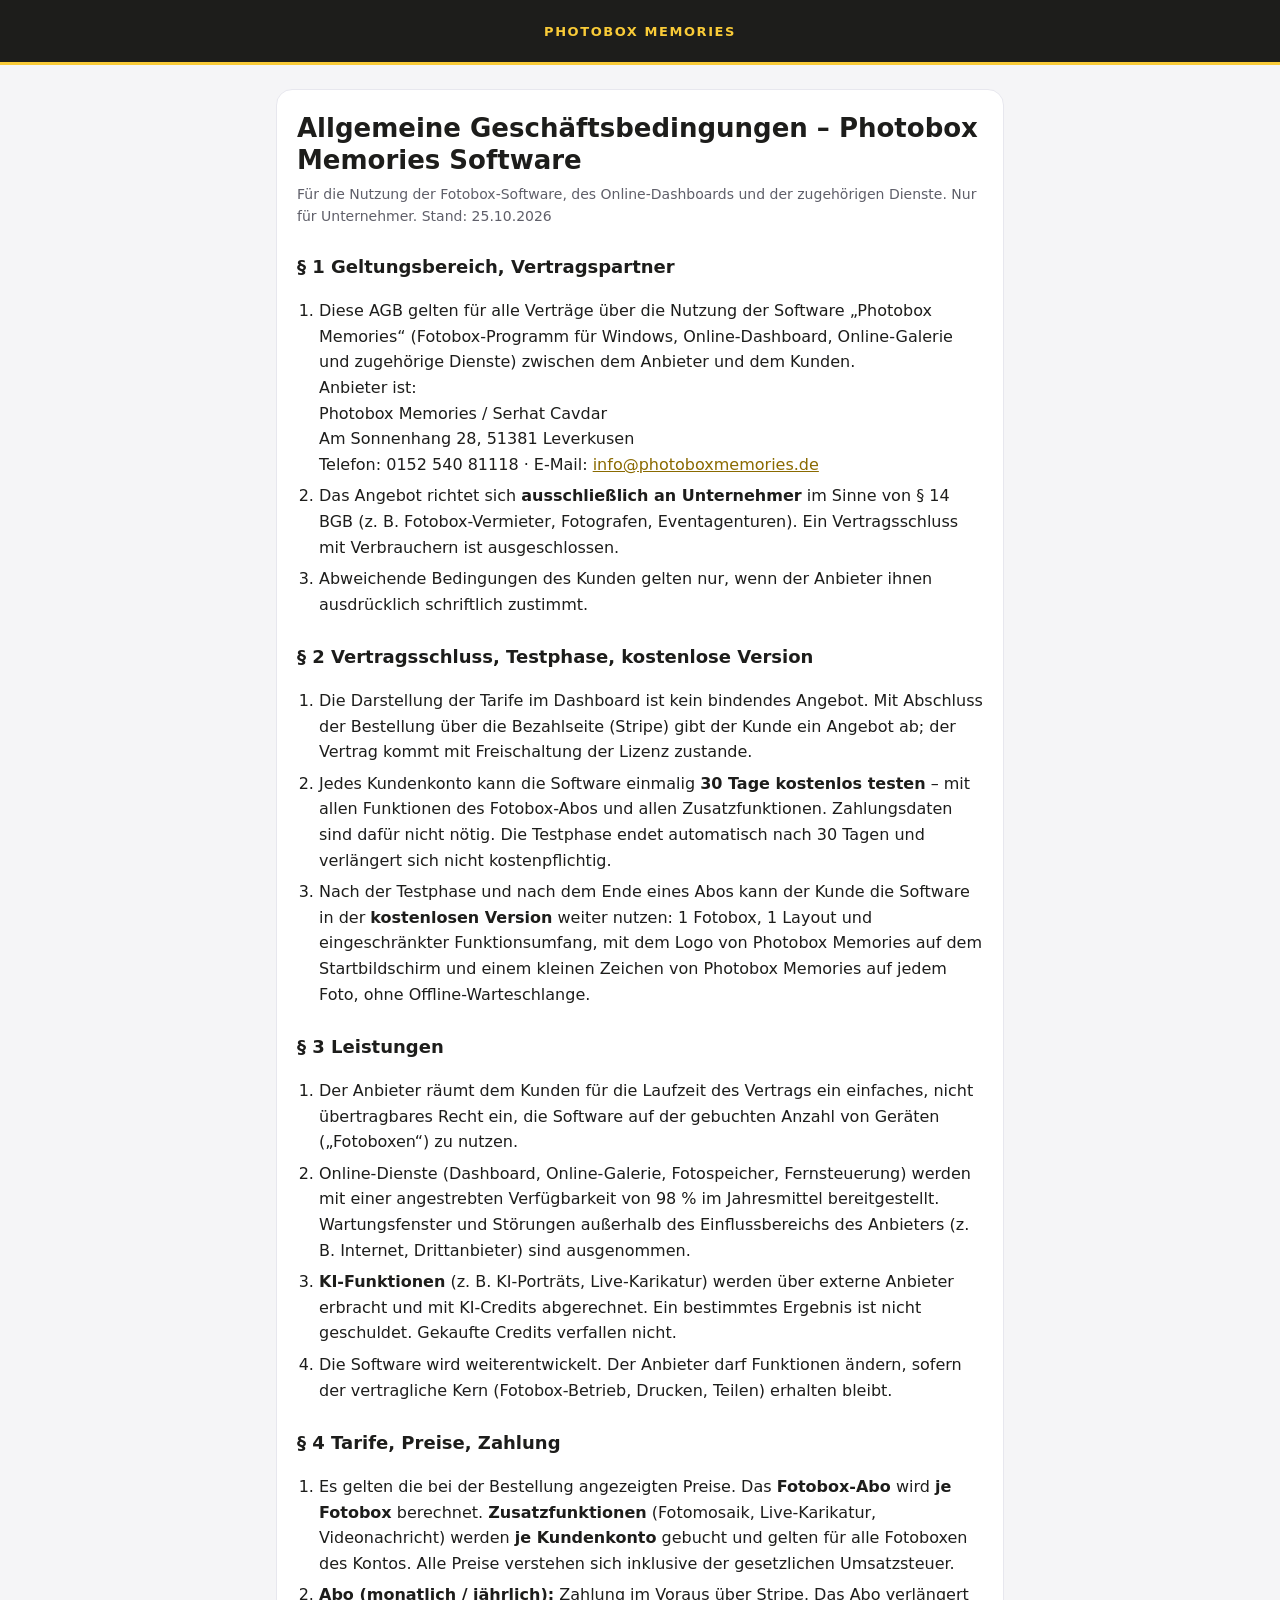
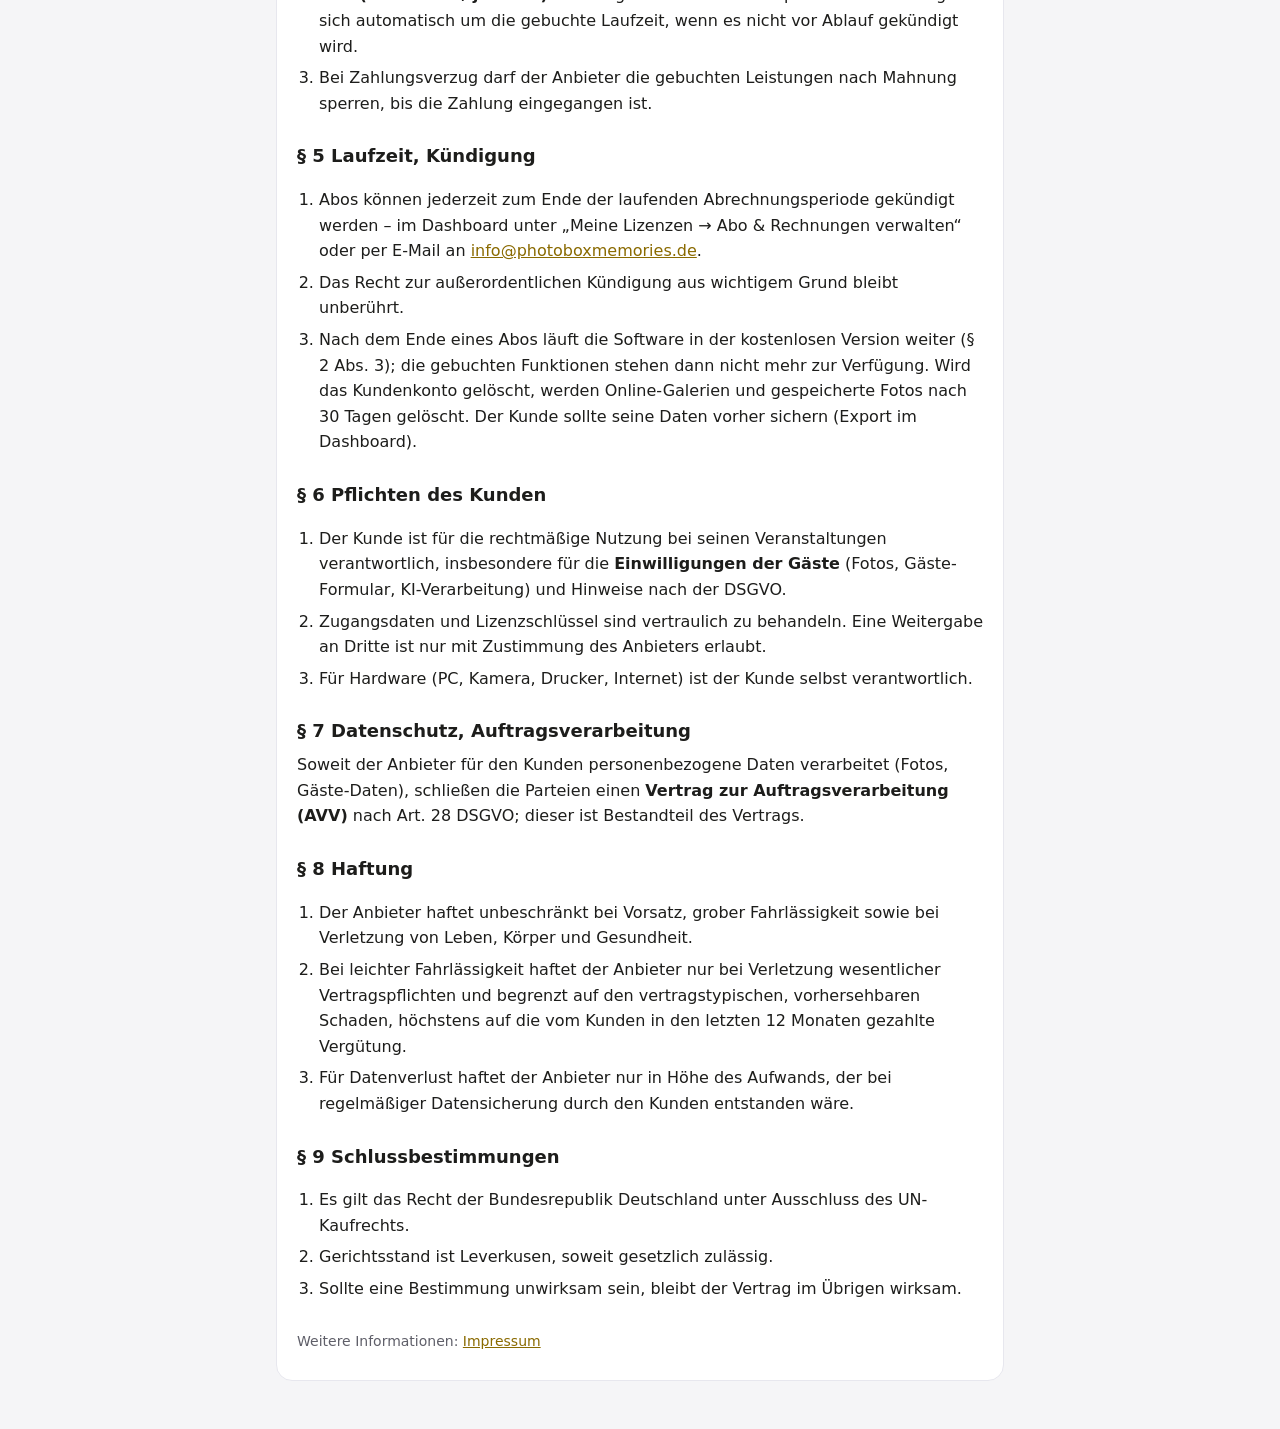
==== agb.html @ 6a42e343 "Dashboard: AGB-Seite (vor dem Umschalten rechtlich prüfen)" ====
<!DOCTYPE html>
<html lang="de">
<head>
<meta charset="utf-8">
<meta name="viewport" content="width=device-width, initial-scale=1">
<title>AGB Software – Photobox Memories</title>
<!-- Quelle: AGB-Datei im Projektordner rechtliches/. Fassung 2026-10-25 = AGB_V in dashboard/index.html und supabase/functions/license-shop –
     bei inhaltlichen Änderungen dort mit hochzählen (Kunden bestätigen vor dem Kauf genau diese Fassung). -->
<style>
  :root{--y:#F9CB38;--k:#1D1D1B;--muted:#5f5f69;--line:#e7e7ee}
  *{box-sizing:border-box}
  body{margin:0;background:#f5f5f7;color:var(--k);font:16px/1.6 system-ui,-apple-system,"Segoe UI",Roboto,sans-serif}
  header{background:var(--k);border-bottom:3px solid var(--y);color:#fff;padding:18px 16px;text-align:center}
  header b{color:var(--y);letter-spacing:.12em;text-transform:uppercase;font-size:13px}
  main{max-width:760px;margin:0 auto;padding:24px 16px 48px}
  .card{background:#fff;border:1px solid var(--line);border-radius:16px;padding:22px 20px}
  h1{font-size:26px;line-height:1.25;margin:0 0 6px}
  h2{font-size:18px;margin:26px 0 6px}
  p,li{margin:6px 0}
  ol,ul{padding-left:22px}
  .muted{color:var(--muted);font-size:14px}
  a{color:#8a6a00}
</style>
</head>
<body>
<header><b>Photobox Memories</b></header>
<main><div class="card" translate="no">
<h1>Allgemeine Geschäftsbedingungen – Photobox Memories Software</h1>
<p class="muted">Für die Nutzung der Fotobox-Software, des Online-Dashboards und der zugehörigen Dienste. Nur für Unternehmer. Stand: 25.10.2026</p>

<h2>§ 1 Geltungsbereich, Vertragspartner</h2>
<ol>
  <li>Diese AGB gelten für alle Verträge über die Nutzung der Software „Photobox Memories“ (Fotobox-Programm für Windows, Online-Dashboard, Online-Galerie und zugehörige Dienste) zwischen dem Anbieter und dem Kunden.<br>
    Anbieter ist:<br>Photobox Memories / Serhat Cavdar<br>Am Sonnenhang 28, 51381 Leverkusen<br>Telefon: 0152 540 81118 · E-Mail: <a href="mailto:info@photoboxmemories.de">info@photoboxmemories.de</a></li>
  <li>Das Angebot richtet sich <b>ausschließlich an Unternehmer</b> im Sinne von § 14 BGB (z. B. Fotobox-Vermieter, Fotografen, Eventagenturen). Ein Vertragsschluss mit Verbrauchern ist ausgeschlossen.</li>
  <li>Abweichende Bedingungen des Kunden gelten nur, wenn der Anbieter ihnen ausdrücklich schriftlich zustimmt.</li>
</ol>

<h2>§ 2 Vertragsschluss, Testphase, kostenlose Version</h2>
<ol>
  <li>Die Darstellung der Tarife im Dashboard ist kein bindendes Angebot. Mit Abschluss der Bestellung über die Bezahlseite (Stripe) gibt der Kunde ein Angebot ab; der Vertrag kommt mit Freischaltung der Lizenz zustande.</li>
  <li>Jedes Kundenkonto kann die Software einmalig <b>30 Tage kostenlos testen</b> – mit allen Funktionen des Fotobox-Abos und allen Zusatzfunktionen. Zahlungsdaten sind dafür nicht nötig. Die Testphase endet automatisch nach 30 Tagen und verlängert sich nicht kostenpflichtig.</li>
  <li>Nach der Testphase und nach dem Ende eines Abos kann der Kunde die Software in der <b>kostenlosen Version</b> weiter nutzen: 1 Fotobox, 1 Layout und eingeschränkter Funktionsumfang, mit dem Logo von Photobox Memories auf dem Startbildschirm und einem kleinen Zeichen von Photobox Memories auf jedem Foto, ohne Offline-Warteschlange.</li>
</ol>

<h2>§ 3 Leistungen</h2>
<ol>
  <li>Der Anbieter räumt dem Kunden für die Laufzeit des Vertrags ein einfaches, nicht übertragbares Recht ein, die Software auf der gebuchten Anzahl von Geräten („Fotoboxen“) zu nutzen.</li>
  <li>Online-Dienste (Dashboard, Online-Galerie, Fotospeicher, Fernsteuerung) werden mit einer angestrebten Verfügbarkeit von 98 % im Jahresmittel bereitgestellt. Wartungsfenster und Störungen außerhalb des Einflussbereichs des Anbieters (z. B. Internet, Drittanbieter) sind ausgenommen.</li>
  <li><b>KI-Funktionen</b> (z. B. KI-Porträts, Live-Karikatur) werden über externe Anbieter erbracht und mit KI-Credits abgerechnet. Ein bestimmtes Ergebnis ist nicht geschuldet. Gekaufte Credits verfallen nicht.</li>
  <li>Die Software wird weiterentwickelt. Der Anbieter darf Funktionen ändern, sofern der vertragliche Kern (Fotobox-Betrieb, Drucken, Teilen) erhalten bleibt.</li>
</ol>

<h2>§ 4 Tarife, Preise, Zahlung</h2>
<ol>
  <li>Es gelten die bei der Bestellung angezeigten Preise. Das <b>Fotobox-Abo</b> wird <b>je Fotobox</b> berechnet. <b>Zusatzfunktionen</b> (Fotomosaik, Live-Karikatur, Videonachricht) werden <b>je Kundenkonto</b> gebucht und gelten für alle Fotoboxen des Kontos. Alle Preise verstehen sich inklusive der gesetzlichen Umsatzsteuer.</li>
  <li><b>Abo (monatlich / jährlich):</b> Zahlung im Voraus über Stripe. Das Abo verlängert sich automatisch um die gebuchte Laufzeit, wenn es nicht vor Ablauf gekündigt wird.</li>
  <li>Bei Zahlungsverzug darf der Anbieter die gebuchten Leistungen nach Mahnung sperren, bis die Zahlung eingegangen ist.</li>
</ol>

<h2>§ 5 Laufzeit, Kündigung</h2>
<ol>
  <li>Abos können jederzeit zum Ende der laufenden Abrechnungsperiode gekündigt werden – im Dashboard unter „Meine Lizenzen → Abo &amp; Rechnungen verwalten“ oder per E-Mail an <a href="mailto:info@photoboxmemories.de">info@photoboxmemories.de</a>.</li>
  <li>Das Recht zur außerordentlichen Kündigung aus wichtigem Grund bleibt unberührt.</li>
  <li>Nach dem Ende eines Abos läuft die Software in der kostenlosen Version weiter (§ 2 Abs. 3); die gebuchten Funktionen stehen dann nicht mehr zur Verfügung. Wird das Kundenkonto gelöscht, werden Online-Galerien und gespeicherte Fotos nach 30 Tagen gelöscht. Der Kunde sollte seine Daten vorher sichern (Export im Dashboard).</li>
</ol>

<h2>§ 6 Pflichten des Kunden</h2>
<ol>
  <li>Der Kunde ist für die rechtmäßige Nutzung bei seinen Veranstaltungen verantwortlich, insbesondere für die <b>Einwilligungen der Gäste</b> (Fotos, Gäste-Formular, KI-Verarbeitung) und Hinweise nach der DSGVO.</li>
  <li>Zugangsdaten und Lizenzschlüssel sind vertraulich zu behandeln. Eine Weitergabe an Dritte ist nur mit Zustimmung des Anbieters erlaubt.</li>
  <li>Für Hardware (PC, Kamera, Drucker, Internet) ist der Kunde selbst verantwortlich.</li>
</ol>

<h2>§ 7 Datenschutz, Auftragsverarbeitung</h2>
<p>Soweit der Anbieter für den Kunden personenbezogene Daten verarbeitet (Fotos, Gäste-Daten), schließen die Parteien einen <b>Vertrag zur Auftragsverarbeitung (AVV)</b> nach Art. 28 DSGVO; dieser ist Bestandteil des Vertrags.</p>

<h2>§ 8 Haftung</h2>
<ol>
  <li>Der Anbieter haftet unbeschränkt bei Vorsatz, grober Fahrlässigkeit sowie bei Verletzung von Leben, Körper und Gesundheit.</li>
  <li>Bei leichter Fahrlässigkeit haftet der Anbieter nur bei Verletzung wesentlicher Vertragspflichten und begrenzt auf den vertragstypischen, vorhersehbaren Schaden, höchstens auf die vom Kunden in den letzten 12 Monaten gezahlte Vergütung.</li>
  <li>Für Datenverlust haftet der Anbieter nur in Höhe des Aufwands, der bei regelmäßiger Datensicherung durch den Kunden entstanden wäre.</li>
</ol>

<h2>§ 9 Schlussbestimmungen</h2>
<ol>
  <li>Es gilt das Recht der Bundesrepublik Deutschland unter Ausschluss des UN-Kaufrechts.</li>
  <li>Gerichtsstand ist Leverkusen, soweit gesetzlich zulässig.</li>
  <li>Sollte eine Bestimmung unwirksam sein, bleibt der Vertrag im Übrigen wirksam.</li>
</ol>

<p class="muted" style="margin-top:28px">Weitere Informationen: <a href="https://photobox-memories.de/impressum" target="_blank" rel="noopener">Impressum</a></p>
</div></main>
</body>
</html>
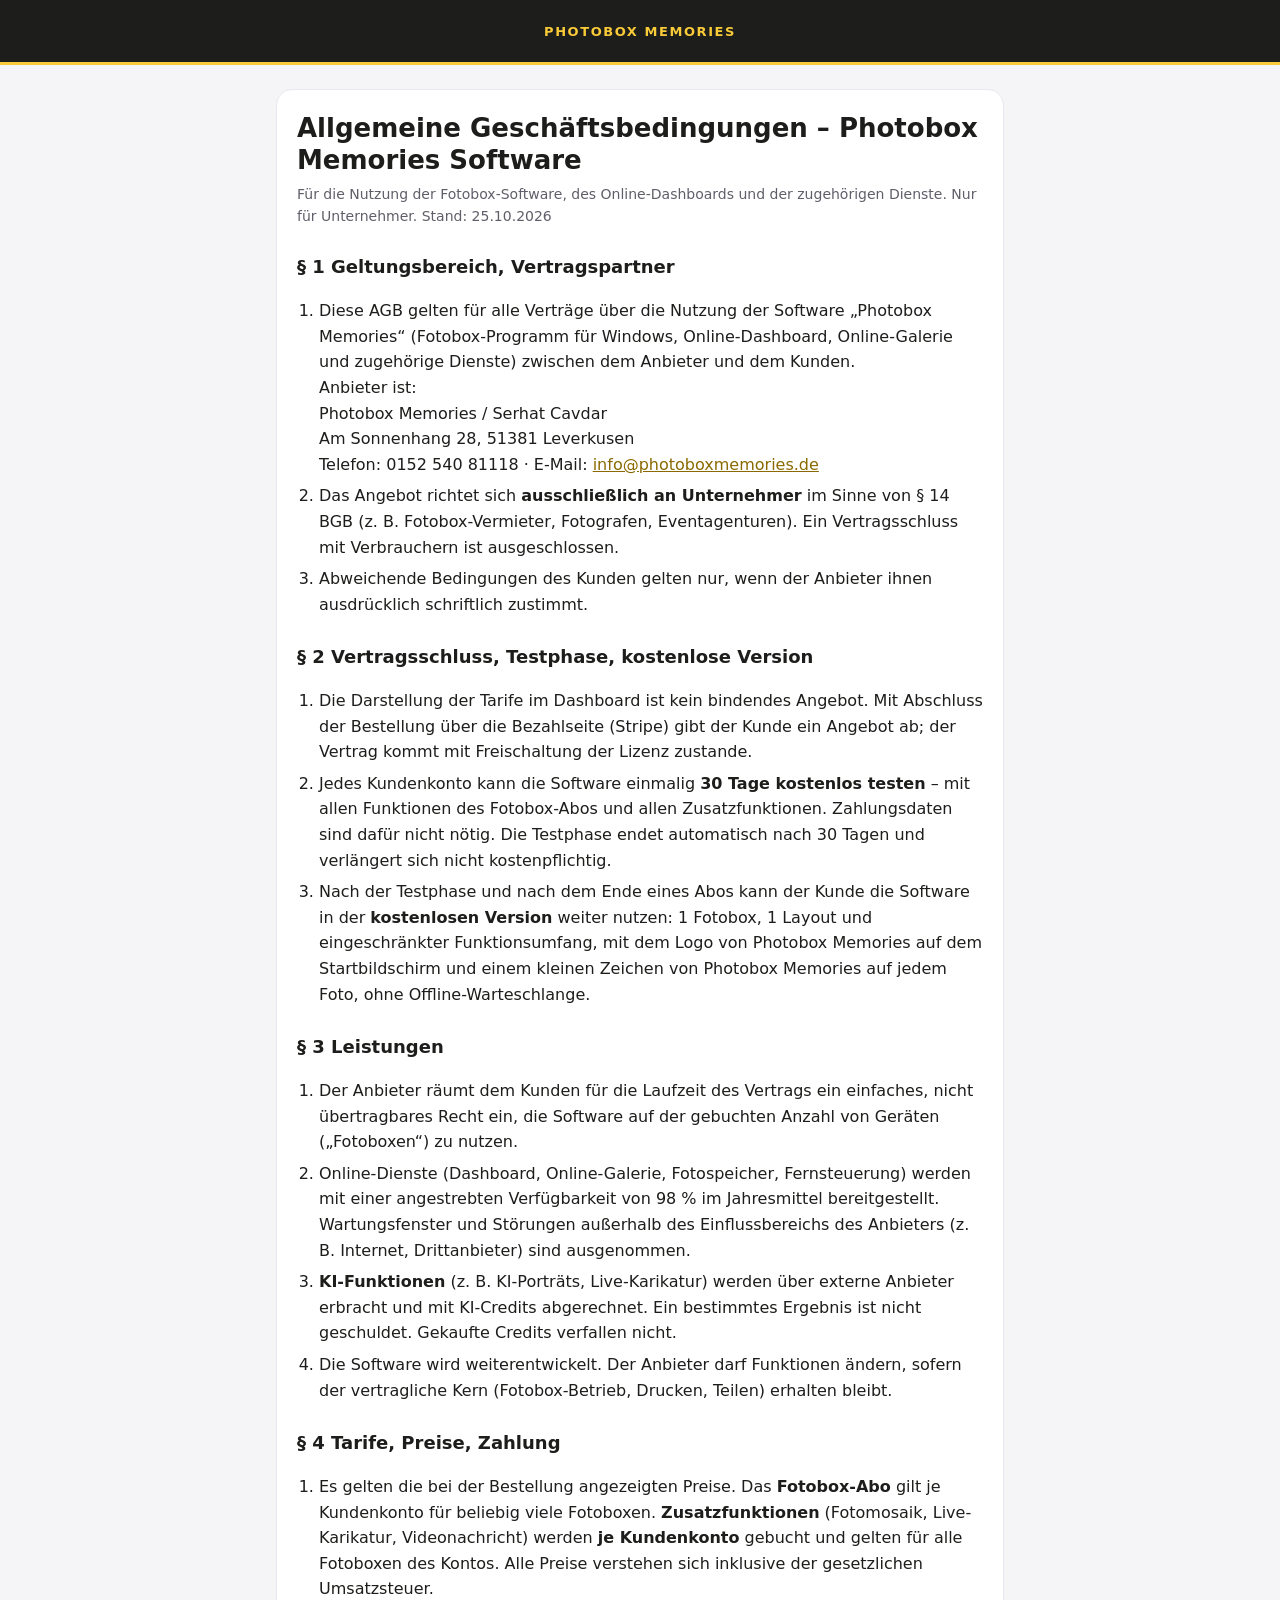
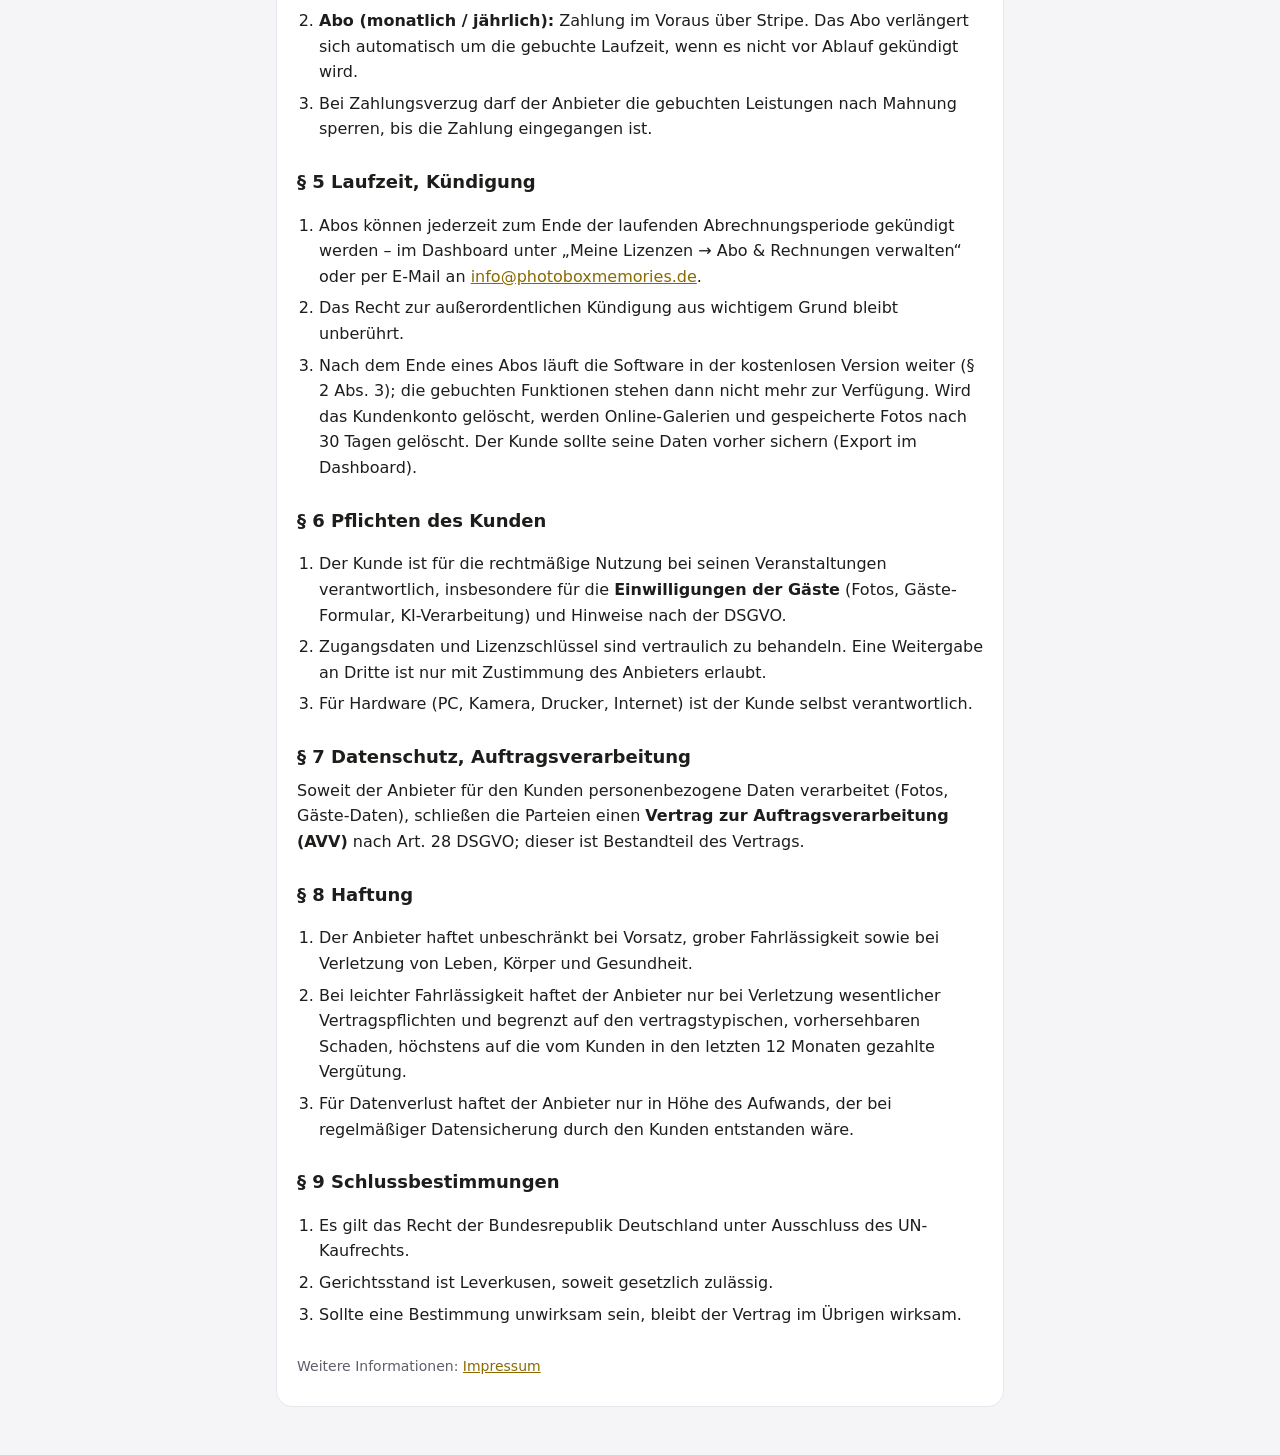
==== commit b87318cc: "AGB: Fotobox-Abo für beliebig viele Fotoboxen" ====
--- a/agb.html
+++ b/agb.html
@@ -53,7 +53,7 @@
 
 <h2>§ 4 Tarife, Preise, Zahlung</h2>
 <ol>
-  <li>Es gelten die bei der Bestellung angezeigten Preise. Das <b>Fotobox-Abo</b> wird <b>je Fotobox</b> berechnet. <b>Zusatzfunktionen</b> (Fotomosaik, Live-Karikatur, Videonachricht) werden <b>je Kundenkonto</b> gebucht und gelten für alle Fotoboxen des Kontos. Alle Preise verstehen sich inklusive der gesetzlichen Umsatzsteuer.</li>
+  <li>Es gelten die bei der Bestellung angezeigten Preise. Das <b>Fotobox-Abo</b> gilt je Kundenkonto für beliebig viele Fotoboxen. <b>Zusatzfunktionen</b> (Fotomosaik, Live-Karikatur, Videonachricht) werden <b>je Kundenkonto</b> gebucht und gelten für alle Fotoboxen des Kontos. Alle Preise verstehen sich inklusive der gesetzlichen Umsatzsteuer.</li>
   <li><b>Abo (monatlich / jährlich):</b> Zahlung im Voraus über Stripe. Das Abo verlängert sich automatisch um die gebuchte Laufzeit, wenn es nicht vor Ablauf gekündigt wird.</li>
   <li>Bei Zahlungsverzug darf der Anbieter die gebuchten Leistungen nach Mahnung sperren, bis die Zahlung eingegangen ist.</li>
 </ol>
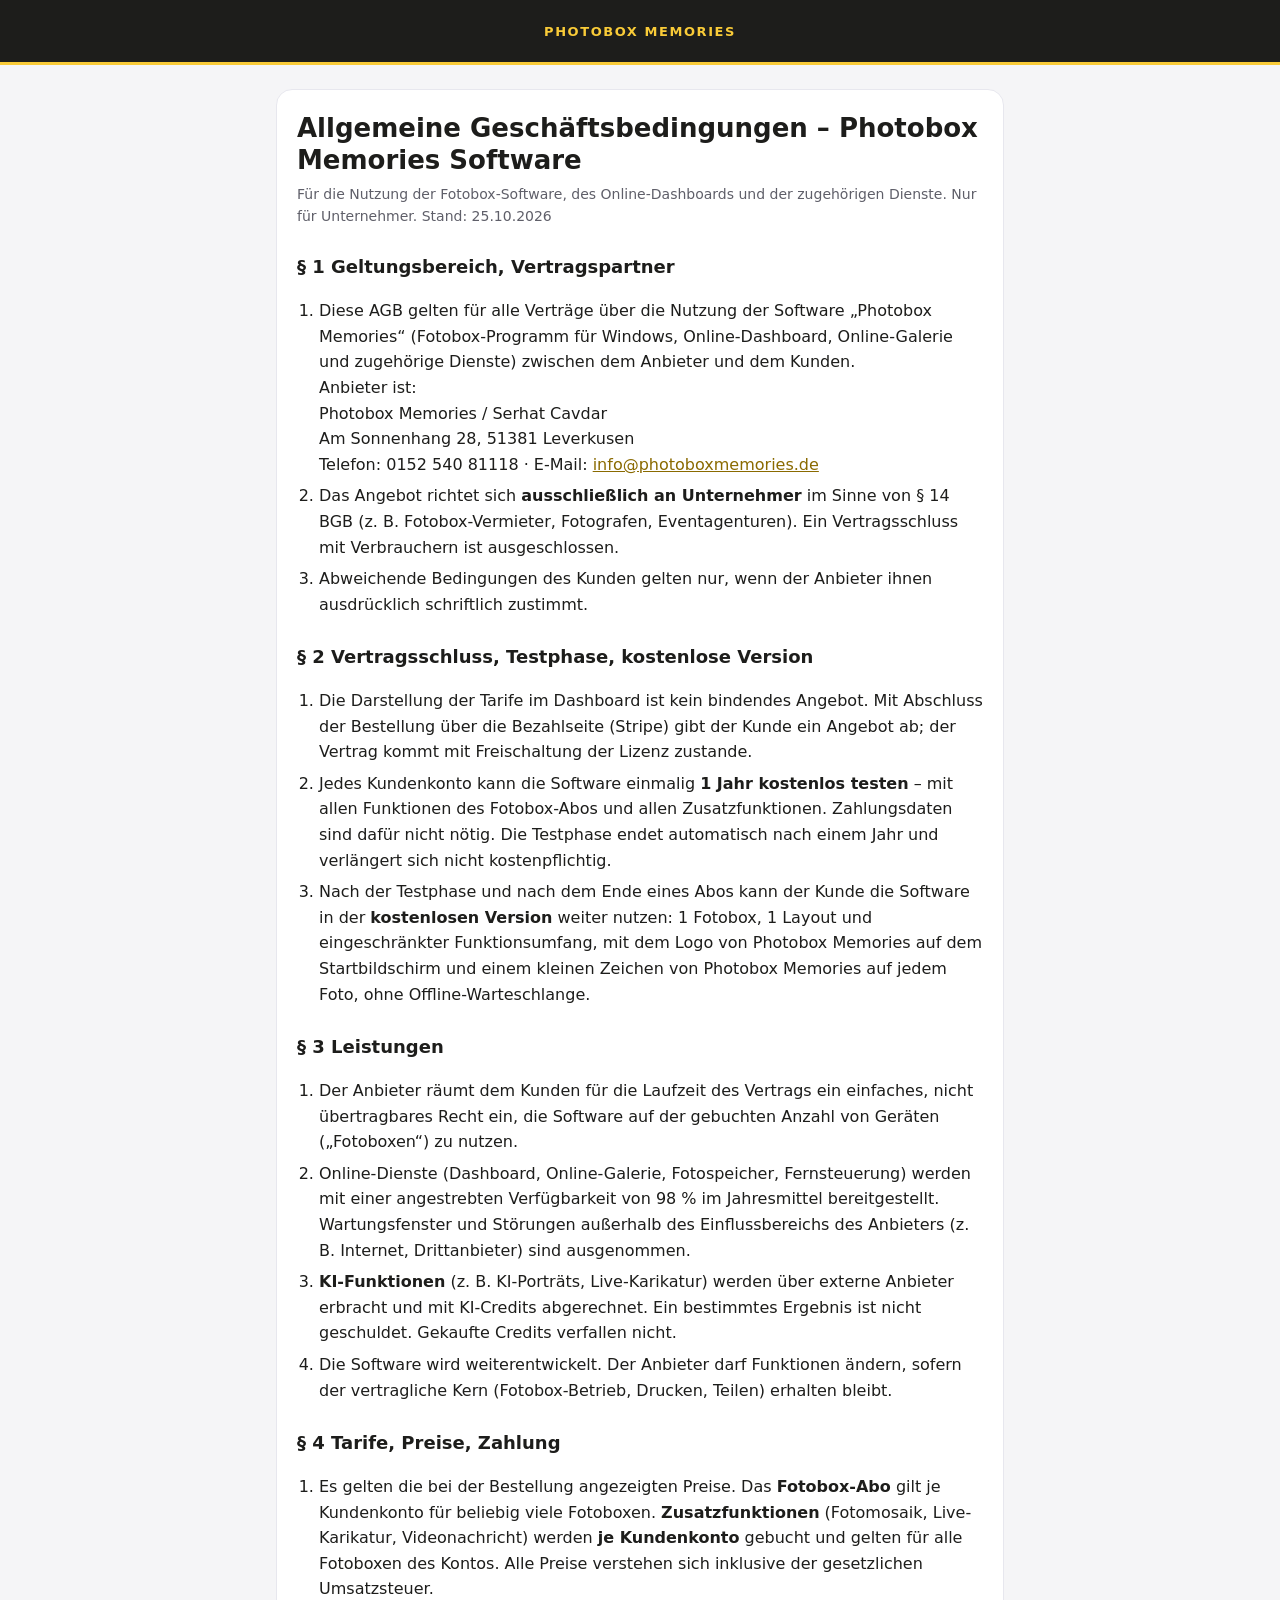
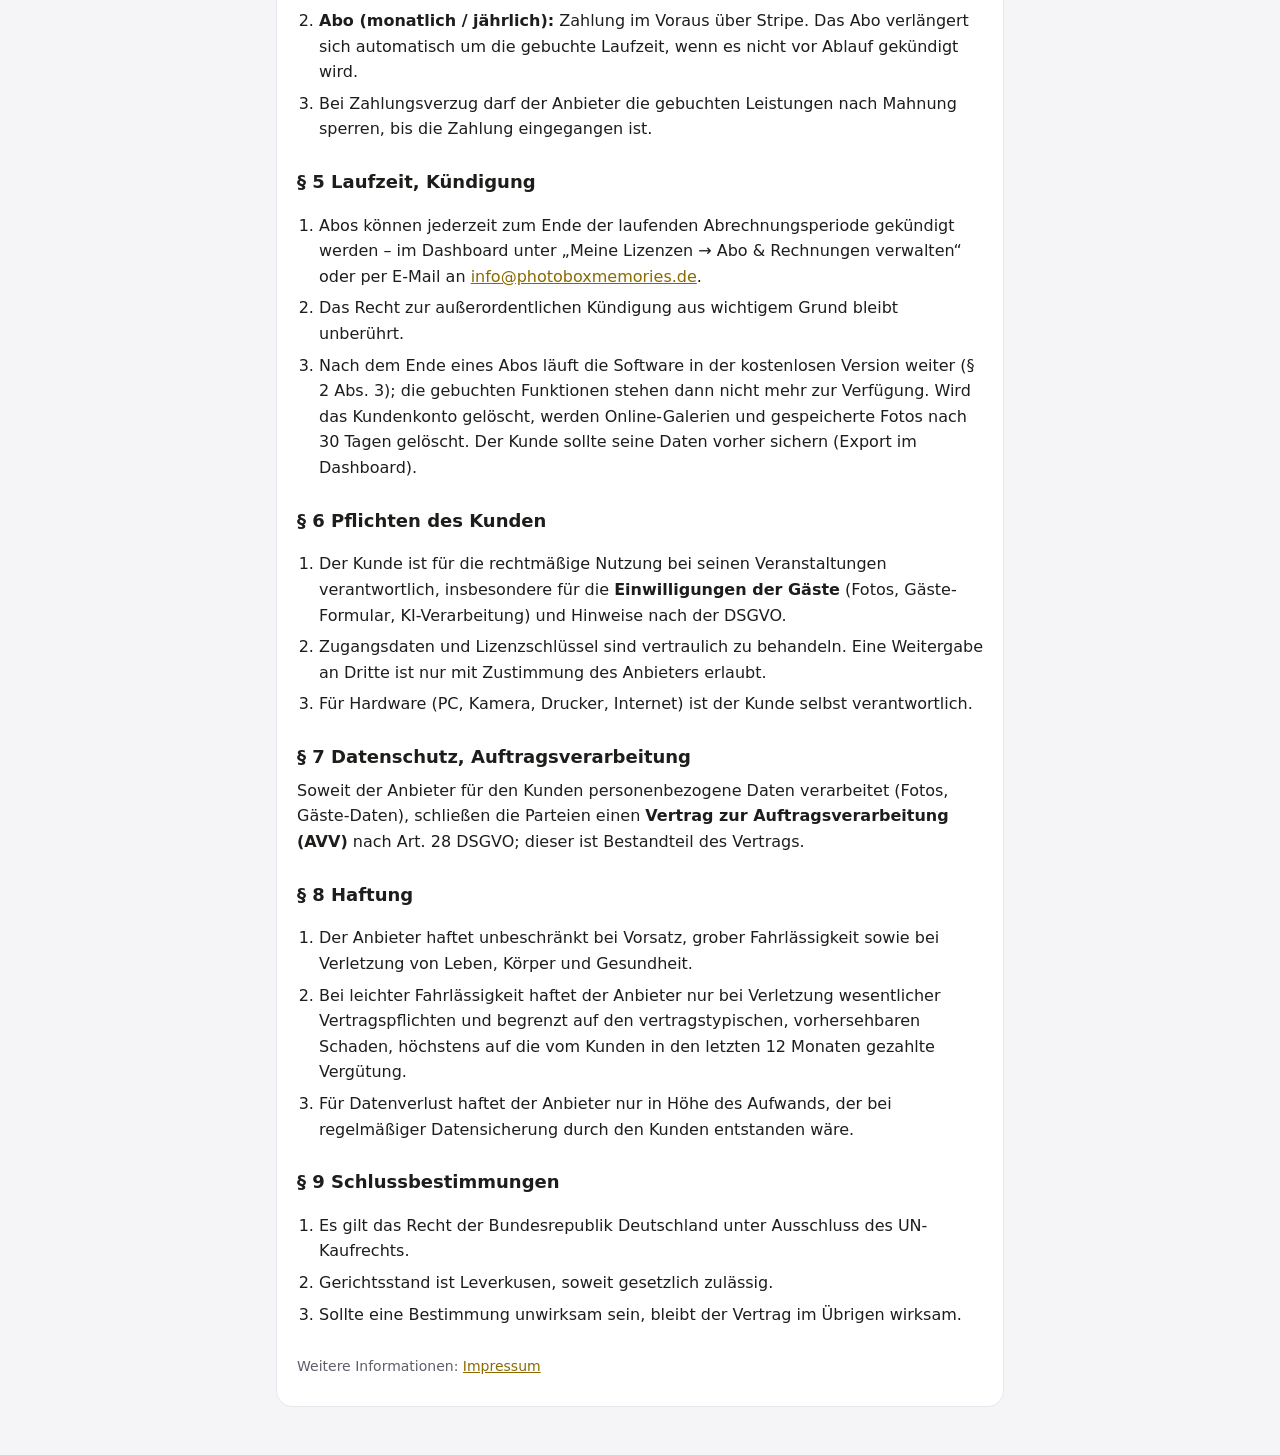
==== commit 96bb32d5: "AGB: Test 1 Jahr" ====
--- a/agb.html
+++ b/agb.html
@@ -39,7 +39,7 @@
 <h2>§ 2 Vertragsschluss, Testphase, kostenlose Version</h2>
 <ol>
   <li>Die Darstellung der Tarife im Dashboard ist kein bindendes Angebot. Mit Abschluss der Bestellung über die Bezahlseite (Stripe) gibt der Kunde ein Angebot ab; der Vertrag kommt mit Freischaltung der Lizenz zustande.</li>
-  <li>Jedes Kundenkonto kann die Software einmalig <b>30 Tage kostenlos testen</b> – mit allen Funktionen des Fotobox-Abos und allen Zusatzfunktionen. Zahlungsdaten sind dafür nicht nötig. Die Testphase endet automatisch nach 30 Tagen und verlängert sich nicht kostenpflichtig.</li>
+  <li>Jedes Kundenkonto kann die Software einmalig <b>1 Jahr kostenlos testen</b> – mit allen Funktionen des Fotobox-Abos und allen Zusatzfunktionen. Zahlungsdaten sind dafür nicht nötig. Die Testphase endet automatisch nach einem Jahr und verlängert sich nicht kostenpflichtig.</li>
   <li>Nach der Testphase und nach dem Ende eines Abos kann der Kunde die Software in der <b>kostenlosen Version</b> weiter nutzen: 1 Fotobox, 1 Layout und eingeschränkter Funktionsumfang, mit dem Logo von Photobox Memories auf dem Startbildschirm und einem kleinen Zeichen von Photobox Memories auf jedem Foto, ohne Offline-Warteschlange.</li>
 </ol>
 
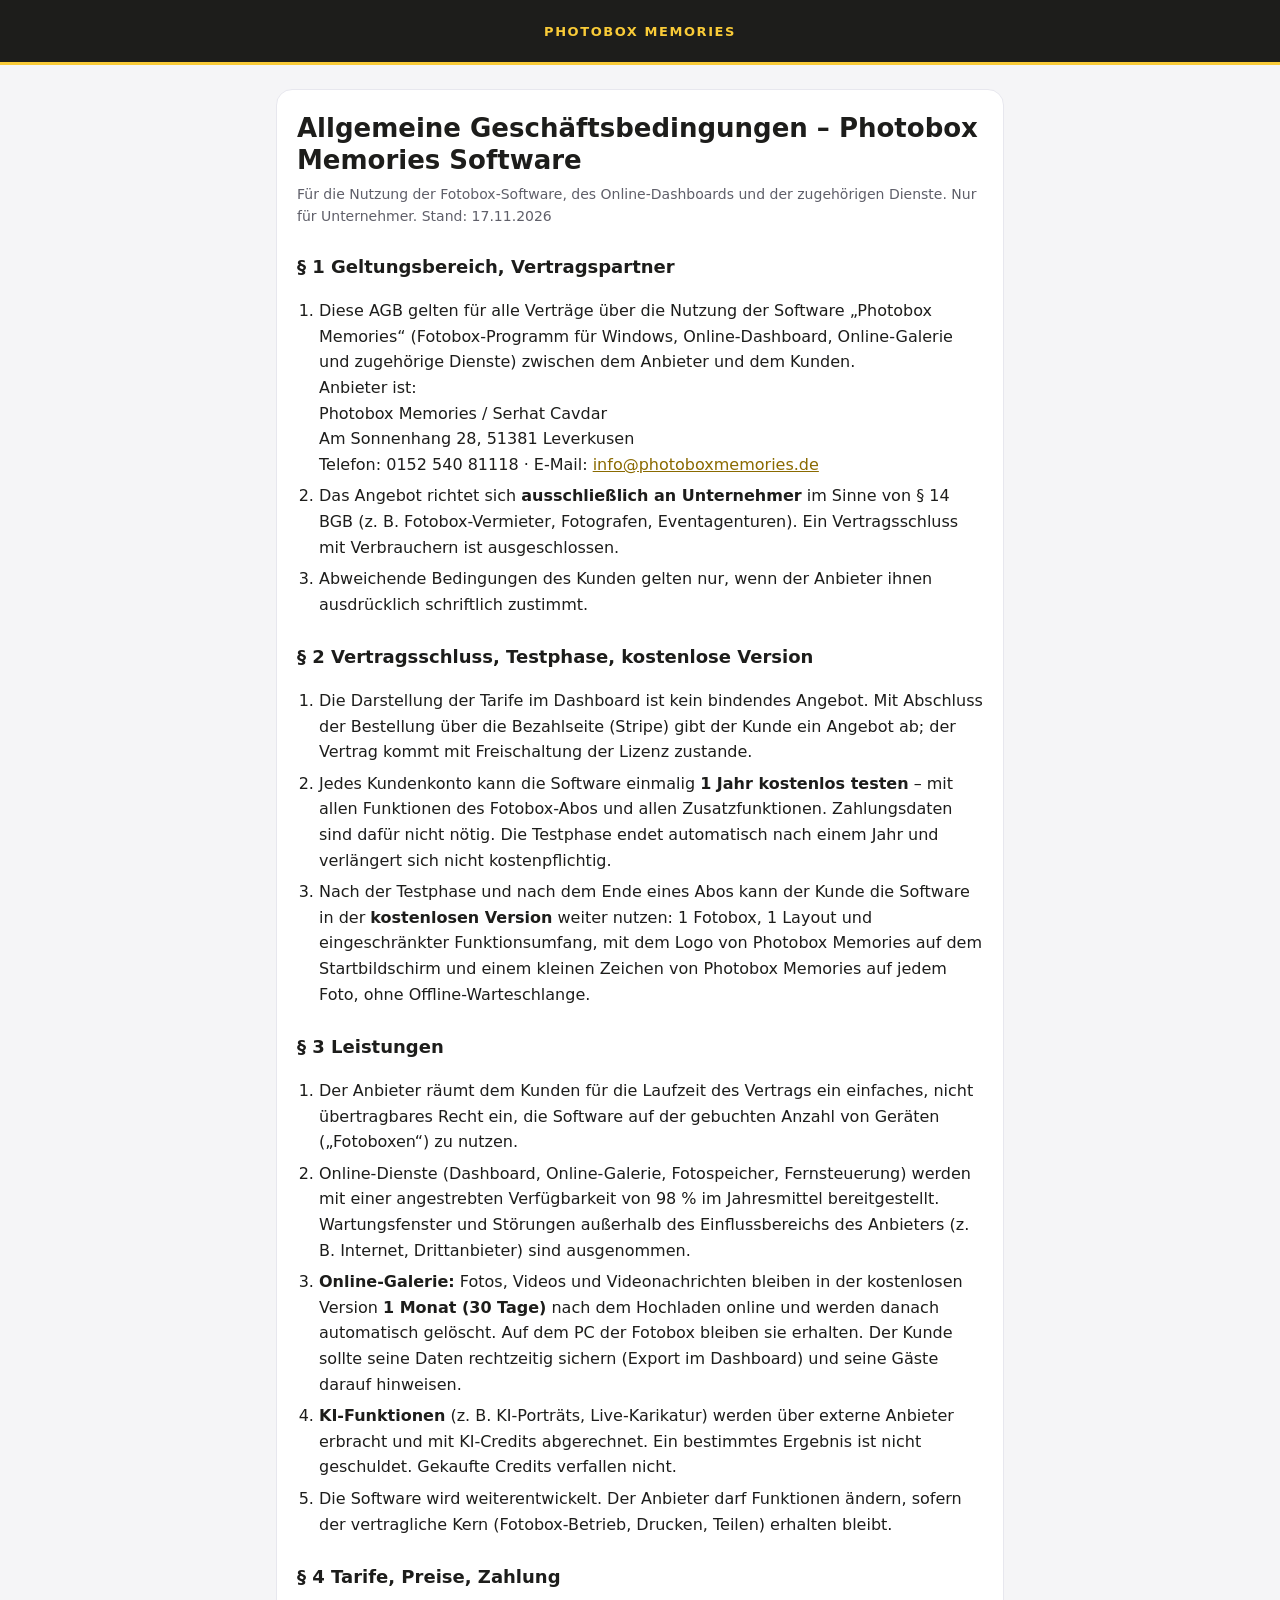
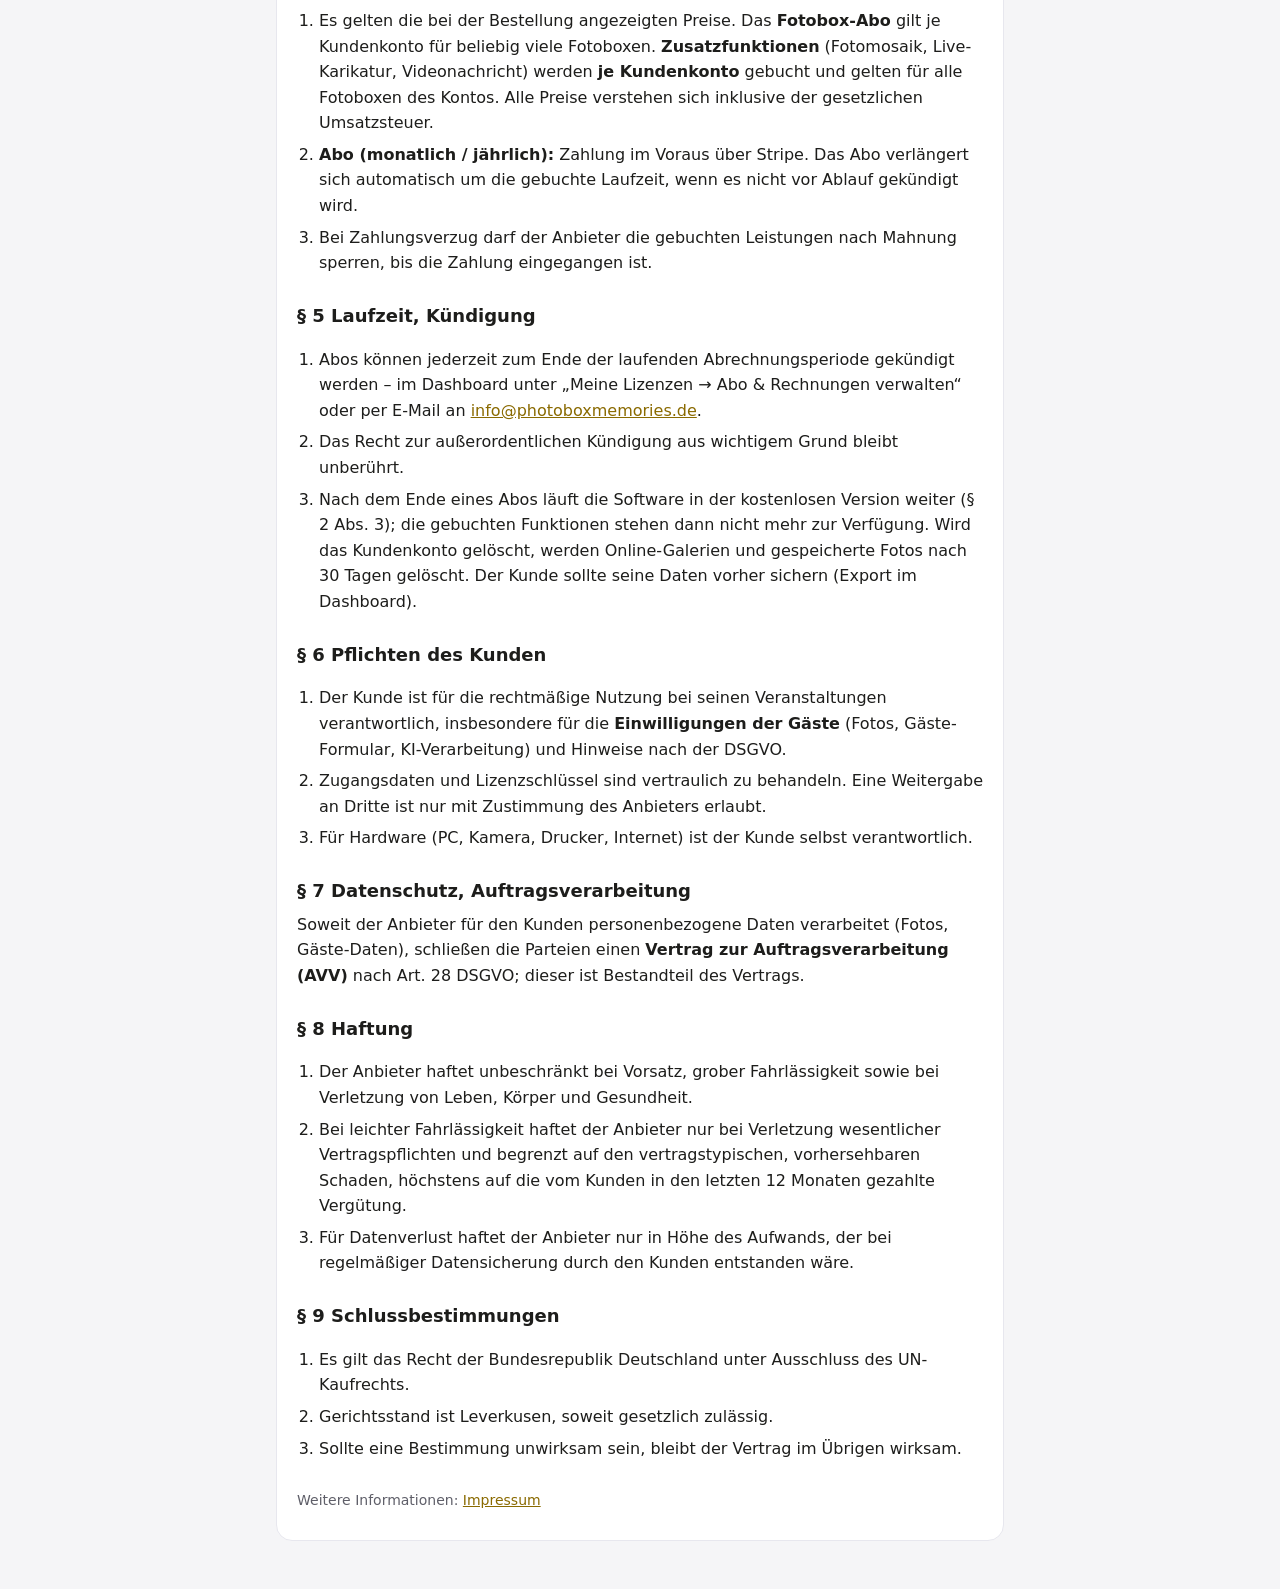
==== commit de9639fb: "Fotos online: beim Betreiber 6 Monate, in der kostenlosen Version 1 Monat (Betreiber 17.11.2026) – G" ====
--- a/agb.html
+++ b/agb.html
@@ -26,7 +26,7 @@
 <header><b>Photobox Memories</b></header>
 <main><div class="card" translate="no">
 <h1>Allgemeine Geschäftsbedingungen – Photobox Memories Software</h1>
-<p class="muted">Für die Nutzung der Fotobox-Software, des Online-Dashboards und der zugehörigen Dienste. Nur für Unternehmer. Stand: 25.10.2026</p>
+<p class="muted">Für die Nutzung der Fotobox-Software, des Online-Dashboards und der zugehörigen Dienste. Nur für Unternehmer. Stand: 17.11.2026</p>
 
 <h2>§ 1 Geltungsbereich, Vertragspartner</h2>
 <ol>
@@ -47,6 +47,7 @@
 <ol>
   <li>Der Anbieter räumt dem Kunden für die Laufzeit des Vertrags ein einfaches, nicht übertragbares Recht ein, die Software auf der gebuchten Anzahl von Geräten („Fotoboxen“) zu nutzen.</li>
   <li>Online-Dienste (Dashboard, Online-Galerie, Fotospeicher, Fernsteuerung) werden mit einer angestrebten Verfügbarkeit von 98 % im Jahresmittel bereitgestellt. Wartungsfenster und Störungen außerhalb des Einflussbereichs des Anbieters (z. B. Internet, Drittanbieter) sind ausgenommen.</li>
+  <li><b>Online-Galerie:</b> Fotos, Videos und Videonachrichten bleiben in der kostenlosen Version <b>1 Monat (30 Tage)</b> nach dem Hochladen online und werden danach automatisch gelöscht. Auf dem PC der Fotobox bleiben sie erhalten. Der Kunde sollte seine Daten rechtzeitig sichern (Export im Dashboard) und seine Gäste darauf hinweisen.</li>
   <li><b>KI-Funktionen</b> (z. B. KI-Porträts, Live-Karikatur) werden über externe Anbieter erbracht und mit KI-Credits abgerechnet. Ein bestimmtes Ergebnis ist nicht geschuldet. Gekaufte Credits verfallen nicht.</li>
   <li>Die Software wird weiterentwickelt. Der Anbieter darf Funktionen ändern, sofern der vertragliche Kern (Fotobox-Betrieb, Drucken, Teilen) erhalten bleibt.</li>
 </ol>
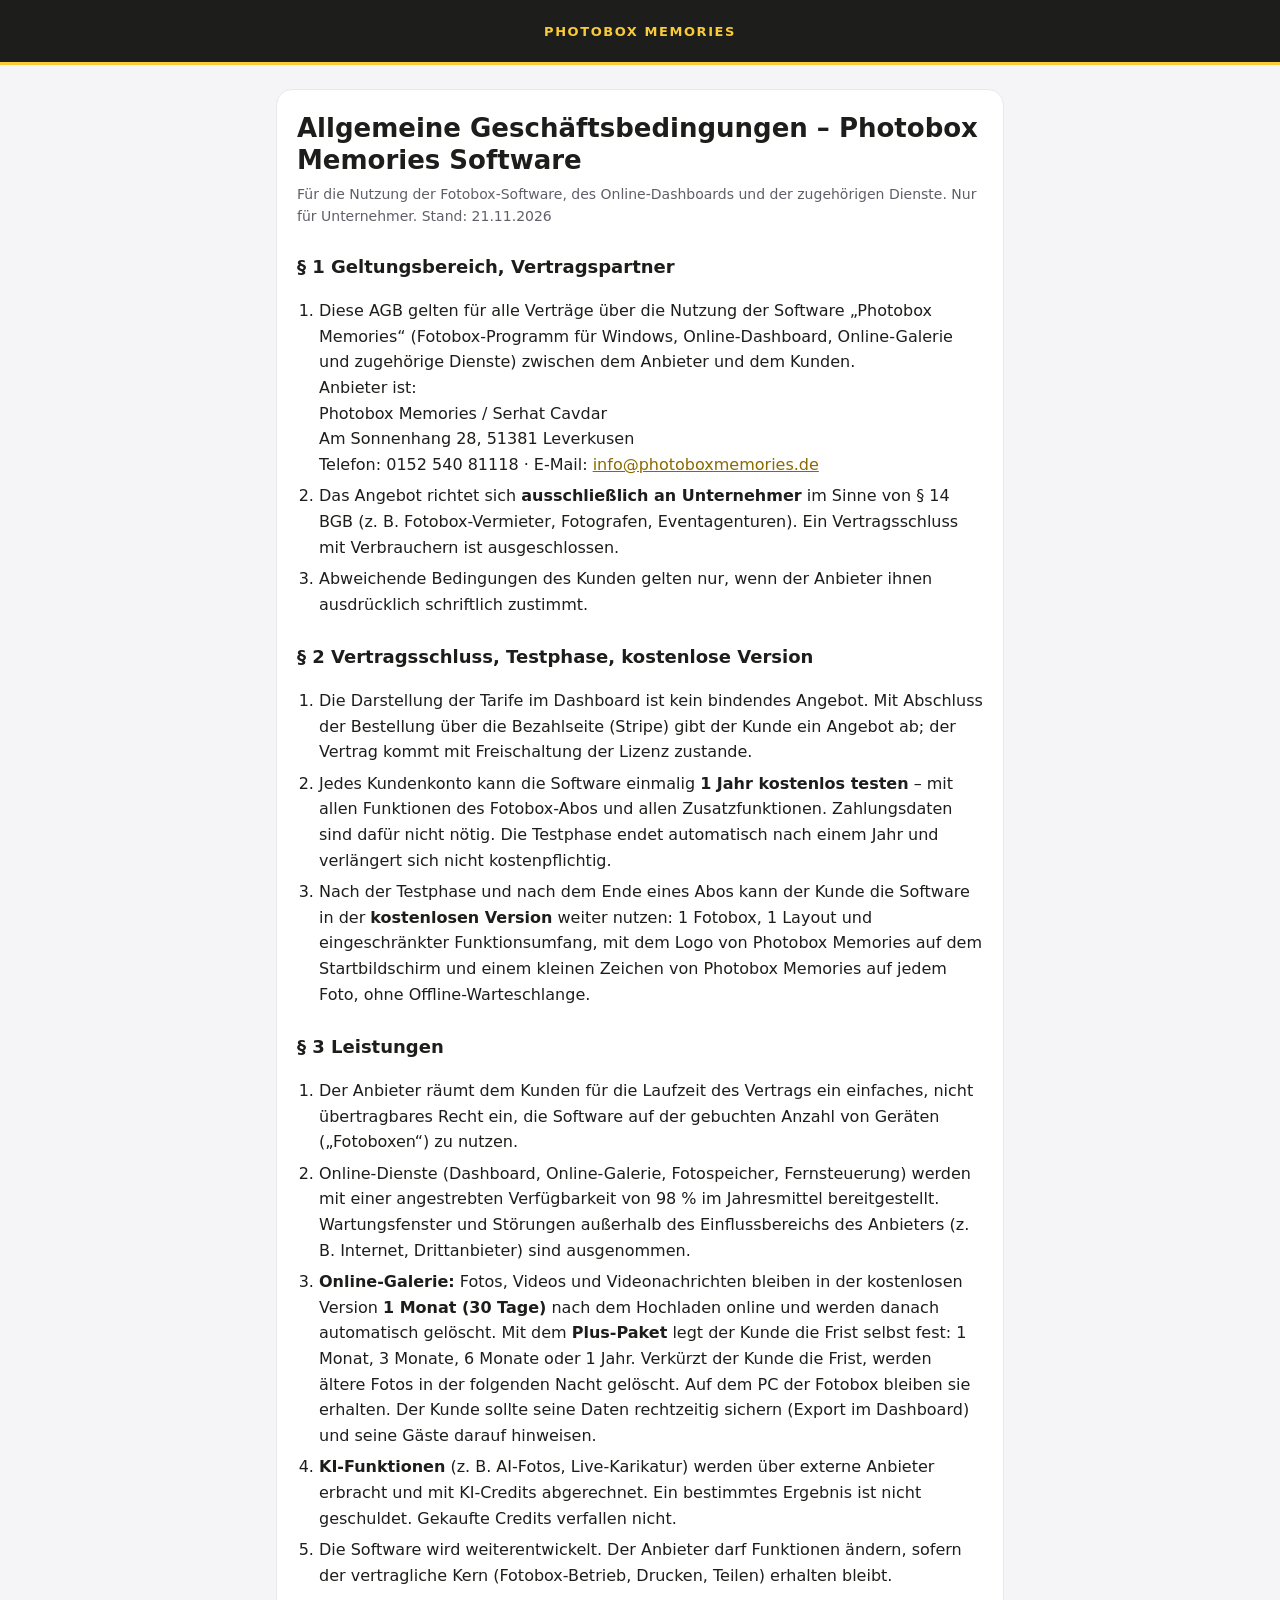
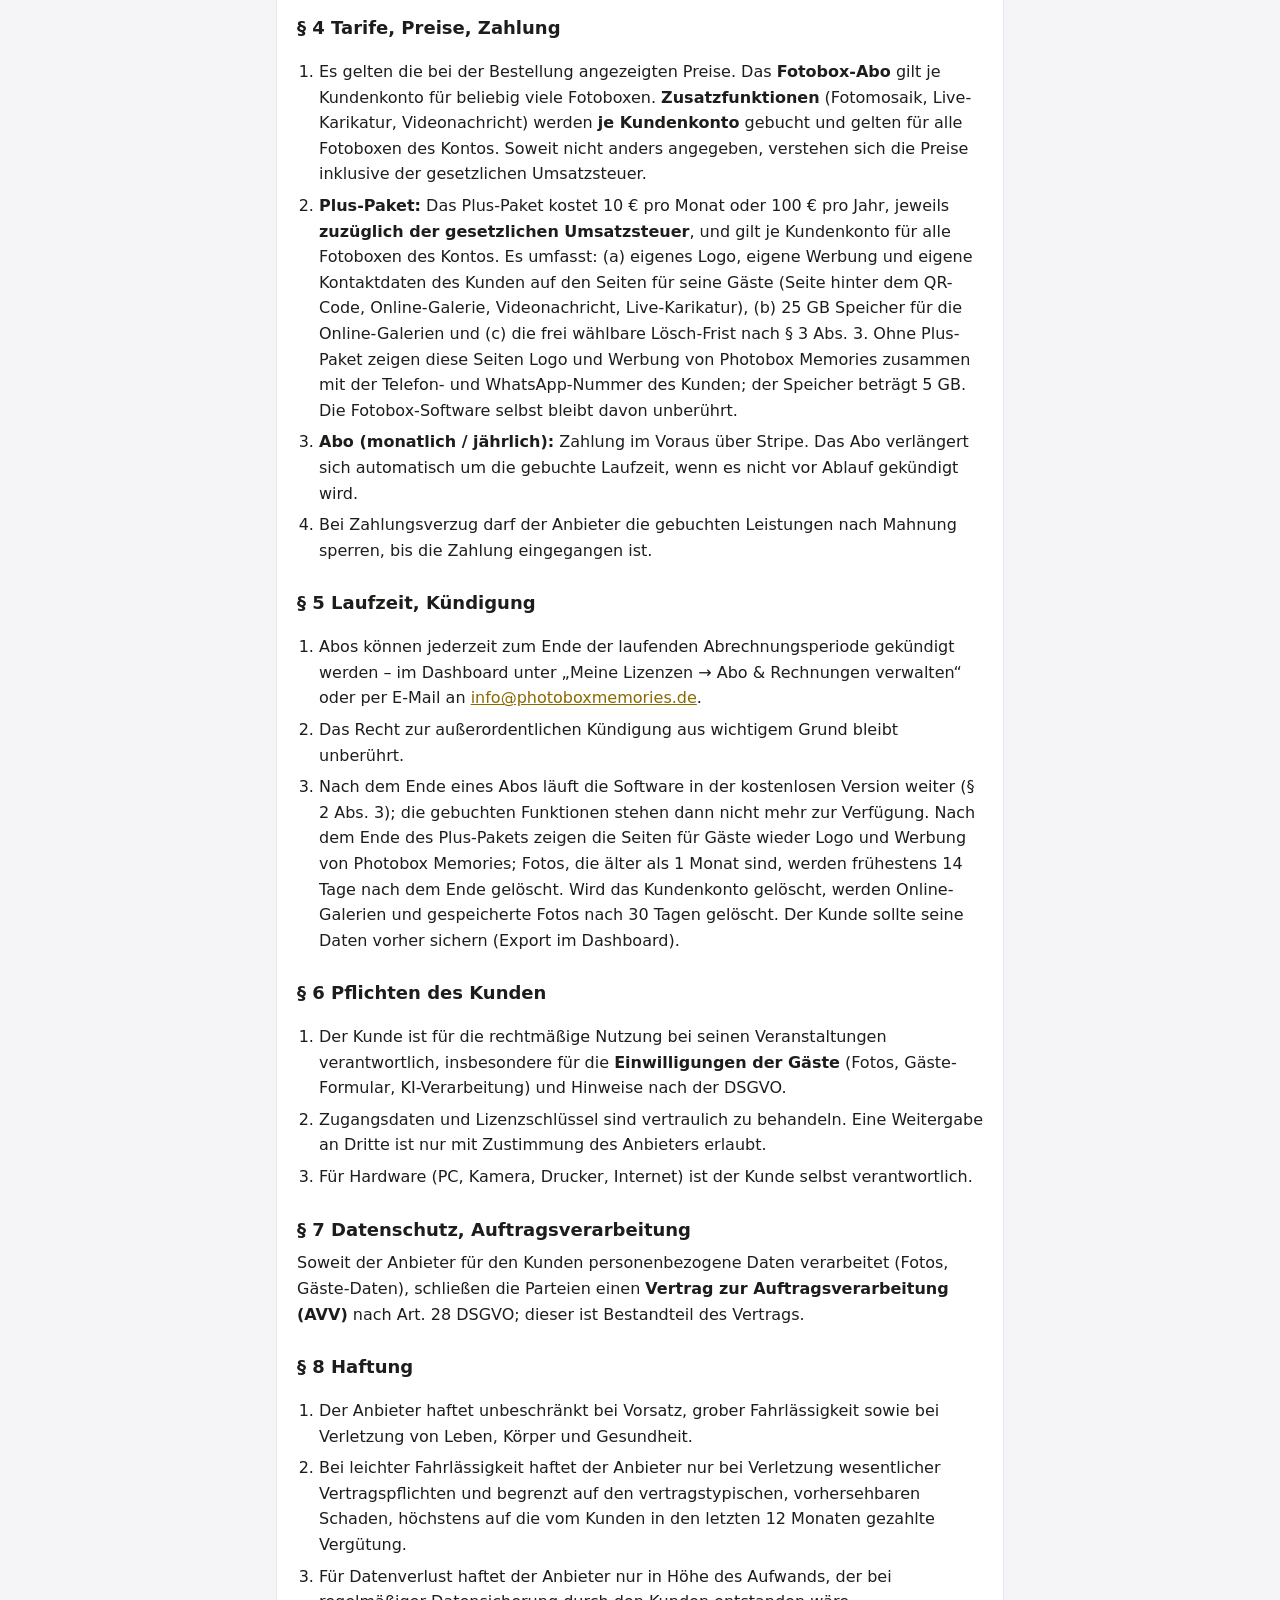
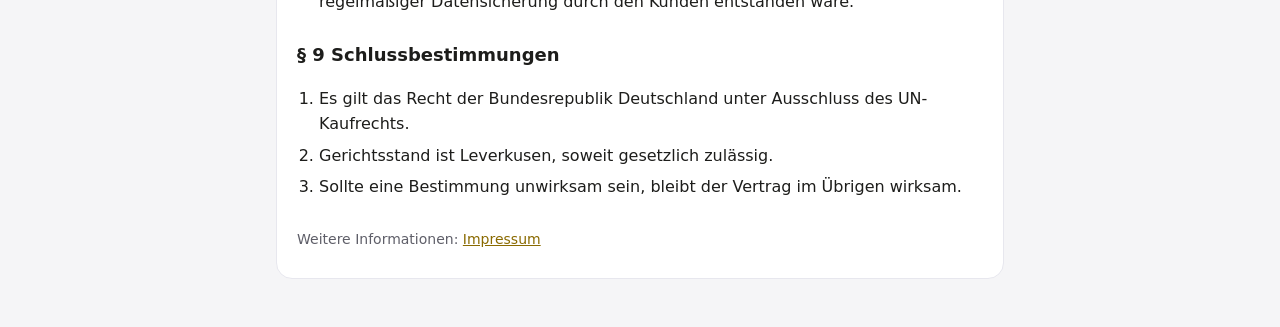
==== commit 139c032b: "Plus-Paket: agb.html (eigene Werbung beim QR-Code, 25 GB, Lösch-Frist wählbar – wirkt erst nach der " ====
--- a/agb.html
+++ b/agb.html
@@ -4,7 +4,7 @@
 <meta charset="utf-8">
 <meta name="viewport" content="width=device-width, initial-scale=1">
 <title>AGB Software – Photobox Memories</title>
-<!-- Quelle: AGB-Datei im Projektordner rechtliches/. Fassung 2026-10-25 = AGB_V in dashboard/index.html und supabase/functions/license-shop –
+<!-- Quelle: AGB-Datei im Projektordner rechtliches/. Fassung 2026-11-21 = AGB_V in dashboard/index.html und supabase/functions/license-shop –
      bei inhaltlichen Änderungen dort mit hochzählen (Kunden bestätigen vor dem Kauf genau diese Fassung). -->
 <style>
   :root{--y:#F9CB38;--k:#1D1D1B;--muted:#5f5f69;--line:#e7e7ee}
@@ -26,7 +26,7 @@
 <header><b>Photobox Memories</b></header>
 <main><div class="card" translate="no">
 <h1>Allgemeine Geschäftsbedingungen – Photobox Memories Software</h1>
-<p class="muted">Für die Nutzung der Fotobox-Software, des Online-Dashboards und der zugehörigen Dienste. Nur für Unternehmer. Stand: 17.11.2026</p>
+<p class="muted">Für die Nutzung der Fotobox-Software, des Online-Dashboards und der zugehörigen Dienste. Nur für Unternehmer. Stand: 21.11.2026</p>
 
 <h2>§ 1 Geltungsbereich, Vertragspartner</h2>
 <ol>
@@ -47,14 +47,15 @@
 <ol>
   <li>Der Anbieter räumt dem Kunden für die Laufzeit des Vertrags ein einfaches, nicht übertragbares Recht ein, die Software auf der gebuchten Anzahl von Geräten („Fotoboxen“) zu nutzen.</li>
   <li>Online-Dienste (Dashboard, Online-Galerie, Fotospeicher, Fernsteuerung) werden mit einer angestrebten Verfügbarkeit von 98 % im Jahresmittel bereitgestellt. Wartungsfenster und Störungen außerhalb des Einflussbereichs des Anbieters (z. B. Internet, Drittanbieter) sind ausgenommen.</li>
-  <li><b>Online-Galerie:</b> Fotos, Videos und Videonachrichten bleiben in der kostenlosen Version <b>1 Monat (30 Tage)</b> nach dem Hochladen online und werden danach automatisch gelöscht. Auf dem PC der Fotobox bleiben sie erhalten. Der Kunde sollte seine Daten rechtzeitig sichern (Export im Dashboard) und seine Gäste darauf hinweisen.</li>
-  <li><b>KI-Funktionen</b> (z. B. KI-Porträts, Live-Karikatur) werden über externe Anbieter erbracht und mit KI-Credits abgerechnet. Ein bestimmtes Ergebnis ist nicht geschuldet. Gekaufte Credits verfallen nicht.</li>
+  <li><b>Online-Galerie:</b> Fotos, Videos und Videonachrichten bleiben in der kostenlosen Version <b>1 Monat (30 Tage)</b> nach dem Hochladen online und werden danach automatisch gelöscht. Mit dem <b>Plus-Paket</b> legt der Kunde die Frist selbst fest: 1 Monat, 3 Monate, 6 Monate oder 1 Jahr. Verkürzt der Kunde die Frist, werden ältere Fotos in der folgenden Nacht gelöscht. Auf dem PC der Fotobox bleiben sie erhalten. Der Kunde sollte seine Daten rechtzeitig sichern (Export im Dashboard) und seine Gäste darauf hinweisen.</li>
+  <li><b>KI-Funktionen</b> (z. B. AI-Fotos, Live-Karikatur) werden über externe Anbieter erbracht und mit KI-Credits abgerechnet. Ein bestimmtes Ergebnis ist nicht geschuldet. Gekaufte Credits verfallen nicht.</li>
   <li>Die Software wird weiterentwickelt. Der Anbieter darf Funktionen ändern, sofern der vertragliche Kern (Fotobox-Betrieb, Drucken, Teilen) erhalten bleibt.</li>
 </ol>
 
 <h2>§ 4 Tarife, Preise, Zahlung</h2>
 <ol>
-  <li>Es gelten die bei der Bestellung angezeigten Preise. Das <b>Fotobox-Abo</b> gilt je Kundenkonto für beliebig viele Fotoboxen. <b>Zusatzfunktionen</b> (Fotomosaik, Live-Karikatur, Videonachricht) werden <b>je Kundenkonto</b> gebucht und gelten für alle Fotoboxen des Kontos. Alle Preise verstehen sich inklusive der gesetzlichen Umsatzsteuer.</li>
+  <li>Es gelten die bei der Bestellung angezeigten Preise. Das <b>Fotobox-Abo</b> gilt je Kundenkonto für beliebig viele Fotoboxen. <b>Zusatzfunktionen</b> (Fotomosaik, Live-Karikatur, Videonachricht) werden <b>je Kundenkonto</b> gebucht und gelten für alle Fotoboxen des Kontos. Soweit nicht anders angegeben, verstehen sich die Preise inklusive der gesetzlichen Umsatzsteuer.</li>
+  <li><b>Plus-Paket:</b> Das Plus-Paket kostet 10 € pro Monat oder 100 € pro Jahr, jeweils <b>zuzüglich der gesetzlichen Umsatzsteuer</b>, und gilt je Kundenkonto für alle Fotoboxen des Kontos. Es umfasst: (a) eigenes Logo, eigene Werbung und eigene Kontaktdaten des Kunden auf den Seiten für seine Gäste (Seite hinter dem QR-Code, Online-Galerie, Videonachricht, Live-Karikatur), (b) 25 GB Speicher für die Online-Galerien und (c) die frei wählbare Lösch-Frist nach § 3 Abs. 3. Ohne Plus-Paket zeigen diese Seiten Logo und Werbung von Photobox Memories zusammen mit der Telefon- und WhatsApp-Nummer des Kunden; der Speicher beträgt 5 GB. Die Fotobox-Software selbst bleibt davon unberührt.</li>
   <li><b>Abo (monatlich / jährlich):</b> Zahlung im Voraus über Stripe. Das Abo verlängert sich automatisch um die gebuchte Laufzeit, wenn es nicht vor Ablauf gekündigt wird.</li>
   <li>Bei Zahlungsverzug darf der Anbieter die gebuchten Leistungen nach Mahnung sperren, bis die Zahlung eingegangen ist.</li>
 </ol>
@@ -63,7 +64,7 @@
 <ol>
   <li>Abos können jederzeit zum Ende der laufenden Abrechnungsperiode gekündigt werden – im Dashboard unter „Meine Lizenzen → Abo &amp; Rechnungen verwalten“ oder per E-Mail an <a href="mailto:info@photoboxmemories.de">info@photoboxmemories.de</a>.</li>
   <li>Das Recht zur außerordentlichen Kündigung aus wichtigem Grund bleibt unberührt.</li>
-  <li>Nach dem Ende eines Abos läuft die Software in der kostenlosen Version weiter (§ 2 Abs. 3); die gebuchten Funktionen stehen dann nicht mehr zur Verfügung. Wird das Kundenkonto gelöscht, werden Online-Galerien und gespeicherte Fotos nach 30 Tagen gelöscht. Der Kunde sollte seine Daten vorher sichern (Export im Dashboard).</li>
+  <li>Nach dem Ende eines Abos läuft die Software in der kostenlosen Version weiter (§ 2 Abs. 3); die gebuchten Funktionen stehen dann nicht mehr zur Verfügung. Nach dem Ende des Plus-Pakets zeigen die Seiten für Gäste wieder Logo und Werbung von Photobox Memories; Fotos, die älter als 1 Monat sind, werden frühestens 14 Tage nach dem Ende gelöscht. Wird das Kundenkonto gelöscht, werden Online-Galerien und gespeicherte Fotos nach 30 Tagen gelöscht. Der Kunde sollte seine Daten vorher sichern (Export im Dashboard).</li>
 </ol>
 
 <h2>§ 6 Pflichten des Kunden</h2>
